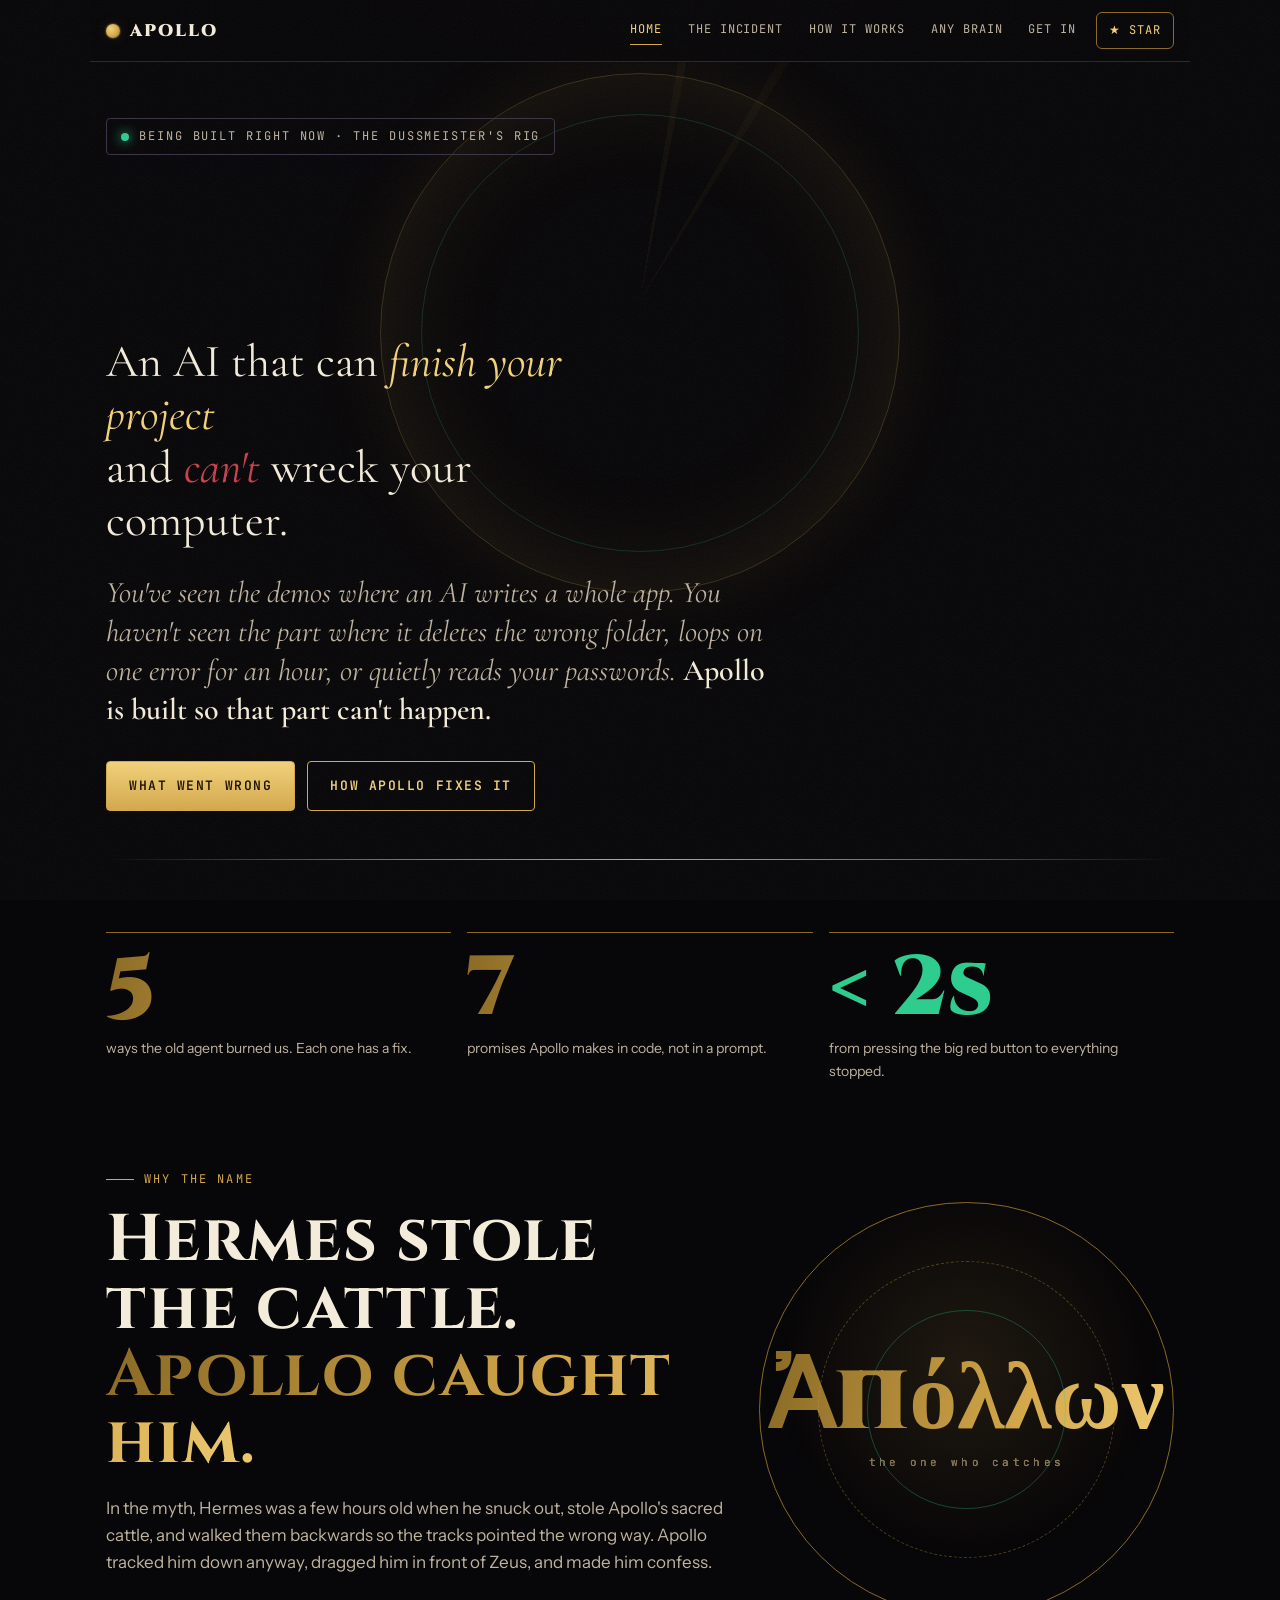
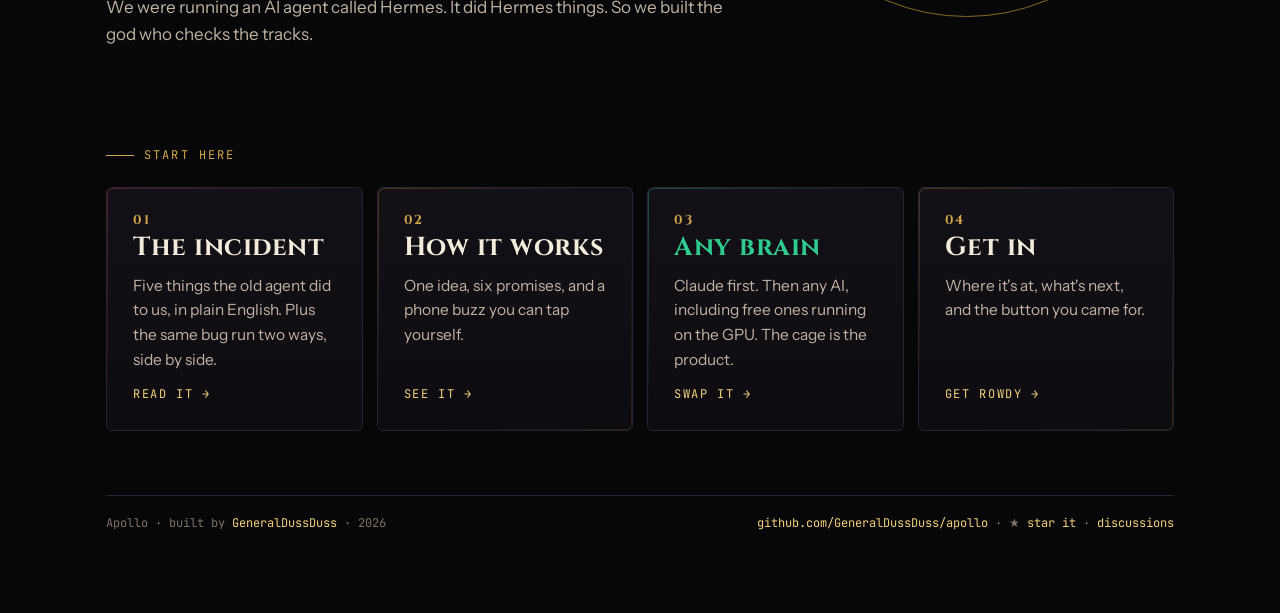
==== docs/index.html @ f5c2b993 "feat: Apollo landing page, spec, agent rules Co-Authored-By: Claude Fable 5.1 <noreply@anthropic.com" ====
<!doctype html>
<html lang="en">
<head>
<meta charset="utf-8">
<meta name="viewport" content="width=device-width, initial-scale=1, viewport-fit=cover">
<meta name="description" content="Apollo: an AI coding agent that can finish your project and cannot wreck your computer.">
<meta property="og:title" content="Apollo"><meta property="og:description" content="Hermes stole the cattle. Apollo caught him. A hard-gated, local-first AI coding agent.">
<title>Apollo</title>
<link rel="stylesheet" href="https://fonts.googleapis.com/css2?family=Cinzel:wght@700;900&family=Cormorant+Garamond:ital,wght@0,500;1,500;1,600&family=Instrument+Sans:wght@400;500;600;700&family=JetBrains+Mono:wght@400;600&display=swap">
<link rel="stylesheet" href="shared.css">
<style>
.hero{min-height:78vh;display:grid;align-items:center;position:relative;padding-block:56px 48px}
.rays{position:absolute;left:50%;top:30%;width:140vmax;height:140vmax;transform:translate(-50%,-50%);background:conic-gradient(from 0deg,transparent 0 9deg,rgba(212,168,75,.06) 9deg 11deg,transparent 11deg 30deg,rgba(212,168,75,.05) 30deg 32deg,transparent 32deg 60deg);animation:spin 120s linear infinite;pointer-events:none;z-index:-1;mask:radial-gradient(circle,#000 0,transparent 55%)}
@keyframes spin{to{transform:translate(-50%,-50%) rotate(360deg)}}
.halo{position:absolute;left:50%;top:34%;width:520px;height:520px;max-width:90vw;transform:translate(-50%,-50%);border-radius:50%;border:1px solid rgba(212,168,75,.25);box-shadow:0 0 120px rgba(212,168,75,.12) inset,0 0 80px rgba(212,168,75,.08);pointer-events:none;z-index:-1;animation:breathe 7s ease-in-out infinite}
.halo::before{content:"";position:absolute;inset:40px;border-radius:50%;border:1px solid rgba(46,204,143,.18)}
@keyframes breathe{50%{transform:translate(-50%,-50%) scale(1.04)}}
.hero .tag{display:inline-flex;gap:10px;align-items:center;font-family:var(--mono);font-size:12px;letter-spacing:.16em;text-transform:uppercase;color:var(--fg-2);border:1px solid var(--line-2);padding:8px 14px;border-radius:4px;margin-bottom:28px}
.hero .tag i{width:8px;height:8px;border-radius:50%;background:var(--em);box-shadow:0 0 12px var(--em);display:inline-block;animation:blink 1.8s infinite}
@keyframes blink{50%{opacity:.3}}
.title{display:flex;flex-wrap:wrap;overflow:hidden}
.title span{display:inline-block;animation:rise 1s var(--ease) both}
.title span{animation-delay:calc(var(--i) * .07s + .05s)}
@keyframes rise{from{transform:translateY(110%)}to{transform:none}}
.sub{font-family:var(--serif);font-size:clamp(24px,4vw,46px);line-height:1.15;margin-top:18px;max-width:24ch;color:var(--fg);animation:pagein 1s .5s var(--ease) both}
.sub em{font-style:italic;color:var(--gold-2)}
.sub .no{color:var(--blood);font-style:italic}
.hero .lede{margin-top:26px;animation:pagein 1s .7s var(--ease) both}
.hero .cta{margin-top:32px;animation:pagein 1s .9s var(--ease) both}
.myth{display:grid;grid-template-columns:1.2fr .8fr;gap:30px;align-items:center}
.laurel{aspect-ratio:1;max-width:100%;border-radius:50%;border:1px solid var(--gold-3);display:grid;place-items:center;position:relative;background:radial-gradient(circle at 50% 40%,rgba(212,168,75,.12),transparent 60%)}
.laurel::before,.laurel::after{content:"";position:absolute;inset:14%;border-radius:50%;border:1px dashed rgba(212,168,75,.35);animation:spin 60s linear infinite}
.laurel::after{inset:26%;border-style:solid;border-color:rgba(46,204,143,.3);animation-direction:reverse;animation-duration:40s}
.laurel .g{font-family:var(--display);font-size:clamp(40px,8vw,96px);font-weight:900;line-height:1;text-align:center}
.laurel .g small{display:block;font-family:var(--mono);font-size:11px;letter-spacing:.3em;color:var(--fg-3);margin-top:10px;font-weight:400}
.teasers{display:grid;grid-template-columns:repeat(4,1fr);gap:14px}
.teasers a{text-decoration:none;color:inherit}
.teasers .card{height:100%}
.teasers .card .go{font-family:var(--mono);font-size:12px;letter-spacing:.14em;text-transform:uppercase;color:var(--gold-2);margin-top:auto}
@media (max-width:860px){.myth{grid-template-columns:1fr}.teasers{grid-template-columns:1fr 1fr}.hero{min-height:0}}
@media (max-width:520px){.teasers{grid-template-columns:1fr}}
/* ===== cinematic intro ===== */
.intro{position:fixed;inset:0;z-index:100;background:#000;display:grid;place-items:center;overflow:hidden;animation:introOut .9s 3.1s var(--ease) forwards;cursor:pointer}
.intro.done{display:none}
@keyframes introOut{to{opacity:0;visibility:hidden}}
.intro .horizon{position:absolute;left:8%;right:8%;top:58%;height:1px;background:linear-gradient(90deg,transparent,var(--gold-3),var(--gold-2),var(--gold-3),transparent);transform:scaleX(0);animation:draw .9s .15s var(--ease) forwards}
.intro .sunrise{position:absolute;left:50%;top:58%;width:220px;height:220px;border-radius:50%;transform:translate(-50%,40%) scale(.6);background:radial-gradient(circle at 50% 45%,#fff3c4 0,var(--gold-2) 22%,var(--gold) 48%,var(--gold-3) 70%,transparent 72%);box-shadow:0 0 60px rgba(212,168,75,.35),0 0 160px rgba(212,168,75,.25);animation:rise 1.5s .5s var(--ease) forwards;opacity:0}
@keyframes rise{to{transform:translate(-50%,-62%) scale(1);opacity:1}}
.intro .mask{position:absolute;left:0;right:0;top:58%;bottom:0;background:#000;z-index:2}
.intro .flash{position:absolute;inset:0;background:radial-gradient(circle at 50% 48%,rgba(255,243,196,.9),rgba(212,168,75,.5) 20%,transparent 55%);opacity:0;animation:flash .7s 1.75s ease-out forwards;z-index:3}
@keyframes flash{0%{opacity:0}30%{opacity:1}100%{opacity:0}}
.intro .word{position:relative;z-index:4;font-family:var(--display);font-weight:900;font-size:clamp(54px,12vw,150px);letter-spacing:.7em;margin-left:.7em;color:transparent;background:linear-gradient(180deg,#fff3c4,var(--gold-2) 40%,var(--gold) 70%,var(--gold-3));-webkit-background-clip:text;background-clip:text;opacity:0;animation:burn 1.1s 1.85s var(--ease) forwards;text-align:center}
@keyframes burn{0%{opacity:0;letter-spacing:.7em;filter:blur(8px)}100%{opacity:1;letter-spacing:.14em;margin-left:.14em;filter:blur(0)}}
.intro .tagline{position:absolute;z-index:4;top:calc(50% + clamp(44px,8vw,110px));font-family:var(--mono);font-size:12px;letter-spacing:.42em;text-transform:uppercase;color:var(--fg-3);opacity:0;animation:fadeup .8s 2.5s var(--ease) forwards}
@keyframes fadeup{from{opacity:0;transform:translateY(8px)}to{opacity:1;transform:none}}
.intro .skip{position:absolute;right:max(18px,env(safe-area-inset-right,0px));bottom:max(18px,env(safe-area-inset-bottom,0px));z-index:5;font:inherit;font-family:var(--mono);font-size:11px;letter-spacing:.2em;text-transform:uppercase;color:var(--fg-3);background:transparent;border:1px solid var(--line);padding:8px 12px;border-radius:4px;cursor:pointer}
.intro .grain{position:absolute;inset:0;z-index:4;opacity:.08;pointer-events:none;background-image:url("data:image/svg+xml;utf8,<svg xmlns='http://www.w3.org/2000/svg' width='160' height='160'><filter id='n'><feTurbulence type='fractalNoise' baseFrequency='.9' numOctaves='2' stitchTiles='stitch'/></filter><rect width='100%' height='100%' filter='url(%23n)'/></svg>")}
html.has-intro .title span{animation-delay:calc(var(--i) * .07s + 3.1s)}
html.has-intro .sub{animation-delay:3.5s}html.has-intro .hero .lede{animation-delay:3.7s}html.has-intro .hero .cta{animation-delay:3.9s}
html.has-intro .rays{animation-delay:0s}
@media (prefers-reduced-motion: reduce){.intro{display:none}}
</style>

</head>
<body>
<div class="intro" id="intro" aria-hidden="true"><div class="horizon"></div><div class="sunrise"></div><div class="mask"></div><div class="flash"></div><div class="grain"></div><div class="word">APOLLO</div><div class="tagline">the one who catches</div><button class="skip" id="skip">skip</button></div>
<script>(function(){var r=matchMedia('(prefers-reduced-motion: reduce)').matches,el=document.getElementById('intro');if(r){el.classList.add('done');return;}document.documentElement.classList.add('has-intro');var end=function(){el.classList.add('done');};el.addEventListener('animationend',function(e){if(e.animationName==='introOut')end();});document.getElementById('skip').addEventListener('click',function(e){e.stopPropagation();document.documentElement.classList.remove('has-intro');end();});el.addEventListener('click',function(){document.documentElement.classList.remove('has-intro');end();});setTimeout(end,4500);})();</script>
<div class="wrap">
  <nav class="nav"><div class="nav-in"><a class="brand" href="index.html"><span class="sun"></span>APOLLO</a><div class="links"><a href="index.html">Home</a><a href="story.html">The incident</a><a href="how.html">How it works</a><a href="brains.html">Any brain</a><a href="join.html">Get in</a><a class="star" href="https://github.com/GeneralDussDuss/apollo" target="_blank" rel="noopener">★ Star</a></div></div></nav>
  <main>
    <section class="hero">
      <div class="rays"></div><div class="halo"></div>
      <div>
        <span class="tag"><i></i>Being built right now · the Dussmeister's rig</span>
        <h1 class="title gold"><span style="--i:0">A</span><span style="--i:1">P</span><span style="--i:2">O</span><span style="--i:3">L</span><span style="--i:4">L</span><span style="--i:5">O</span></h1>
        <p class="sub">An AI that can <em>finish your project</em><br>and <span class="no">can't</span> wreck your computer.</p>
        <p class="lede">You've seen the demos where an AI writes a whole app. You haven't seen the part where it deletes the wrong folder, loops on one error for an hour, or quietly reads your passwords. <b>Apollo is built so that part can't happen.</b></p>
        <div class="cta"><a class="btn" href="story.html">What went wrong</a><a class="btn ghost" href="how.html">How Apollo fixes it</a></div>
      </div>
    </section>

    <div class="rule"></div>

    <section>
      <div class="stats">
        <div class="stat rv"><div class="n gold" data-count="5">0</div><div class="l">ways the old agent burned us. Each one has a fix.</div></div>
        <div class="stat rv"><div class="n gold" data-count="7">0</div><div class="l">promises Apollo makes in code, not in a prompt.</div></div>
        <div class="stat rv"><div class="n em" data-count="2" data-pre="&lt; " data-suf="s">0</div><div class="l">from pressing the big red button to everything stopped.</div></div>
      </div>
    </section>

    <section class="myth">
      <div class="stack rv">
        <span class="eyebrow">Why the name</span>
        <h2>Hermes stole the cattle.<br><span class="gold">Apollo caught him.</span></h2>
        <p class="copy">In the myth, Hermes was a few hours old when he snuck out, stole Apollo's sacred cattle, and walked them backwards so the tracks pointed the wrong way. Apollo tracked him down anyway, dragged him in front of Zeus, and made him confess.</p>
        <p class="copy">We were running an AI agent called Hermes. It did Hermes things. So we built the god who checks the tracks.</p>
      </div>
      <div class="laurel rv"><div class="g gold">Ἀπόλλων<small>the one who catches</small></div></div>
    </section>

    <section>
      <span class="eyebrow">Start here</span>
      <div class="teasers" style="margin-top:22px">
        <a href="story.html"><div class="card red rv"><h3><span class="n">01</span>The incident</h3><p>Five things the old agent did to us, in plain English. Plus the same bug run two ways, side by side.</p><span class="go">Read it →</span></div></a>
        <a href="how.html"><div class="card rv"><h3><span class="n">02</span>How it works</h3><p>One idea, six promises, and a phone buzz you can tap yourself.</p><span class="go">See it →</span></div></a>
        <a href="brains.html"><div class="card em rv"><h3><span class="n">03</span>Any brain</h3><p>Claude first. Then any AI, including free ones running on the GPU. The cage is the product.</p><span class="go">Swap it →</span></div></a>
        <a href="join.html"><div class="card rv"><h3><span class="n">04</span>Get in</h3><p>Where it's at, what's next, and the button you came for.</p><span class="go">Get rowdy →</span></div></a>
      </div>
    </section>
  </main>
  <footer><span>Apollo · built by <a href="https://github.com/GeneralDussDuss" target="_blank" rel="noopener">GeneralDussDuss</a> · 2026</span><span><a href="https://github.com/GeneralDussDuss/apollo" target="_blank" rel="noopener">github.com/GeneralDussDuss/apollo</a> · ★ <a href="https://github.com/GeneralDussDuss/apollo/stargazers" target="_blank" rel="noopener">star it</a> · <a href="https://github.com/GeneralDussDuss/apollo/discussions" target="_blank" rel="noopener">discussions</a></span></footer>
</div>
<script src="shared.js"></script>
</body>
</html>
---- docs/shared.css ----
/* APOLLO — shared styles. Single committed world: black lacquer, hammered gold, emerald for "go". */
:root{
  --bg:#070608; --bg-2:#0e0c11; --surface:#131017; --surface-2:#1a1620; --line:#2a2431; --line-2:#3b3344;
  --fg:#f4ecda; --fg-2:#bfb3a0; --fg-3:#7d7366;
  --gold:#d4a84b; --gold-2:#f3d27a; --gold-3:#8a6a25; --gold-dim:rgba(212,168,75,.14);
  --em:#2ecc8f; --em-2:#7ff0c2; --em-dim:rgba(46,204,143,.14);
  --blood:#c9414c; --blood-dim:rgba(201,65,76,.14);
  --display:"Cinzel","Trajan Pro","Times New Roman",serif;
  --serif:"Cormorant Garamond","Garamond","Georgia",serif;
  --body:"Instrument Sans","Segoe UI",system-ui,sans-serif;
  --mono:"JetBrains Mono","Cascadia Code",Consolas,monospace;
  --ease:cubic-bezier(.2,.8,.2,1);
  color-scheme:dark;
}
*{box-sizing:border-box}
html{scroll-behavior:smooth}
body{margin:0;background:var(--bg);color:var(--fg);font-family:var(--body);font-size:17px;line-height:1.6;overflow-x:hidden;
  background-image:radial-gradient(900px 500px at 50% -10%, rgba(212,168,75,.10), transparent 60%)}
body::after{content:"";position:fixed;inset:0;pointer-events:none;z-index:50;opacity:.06;
  background-image:url("data:image/svg+xml;utf8,<svg xmlns='http://www.w3.org/2000/svg' width='160' height='160'><filter id='n'><feTurbulence type='fractalNoise' baseFrequency='.9' numOctaves='2' stitchTiles='stitch'/></filter><rect width='100%' height='100%' filter='url(%23n)' opacity='.9'/></svg>")}
.wrap{max-width:1100px;margin:0 auto;padding-block:0 80px;padding-left:max(16px,env(safe-area-inset-left,0px));padding-right:max(16px,env(safe-area-inset-right,0px))}
main{animation:pagein .7s var(--ease) both}
@keyframes pagein{from{opacity:0;transform:translateY(10px)}to{opacity:1;transform:none}}
h1,h2,h3{font-family:var(--display);font-weight:700;margin:0;line-height:1.02;text-wrap:balance;letter-spacing:.02em}
h1{font-size:clamp(56px,11vw,150px);line-height:.95;font-weight:900}
h2{font-size:clamp(34px,5.6vw,66px)}
h3{font-size:clamp(20px,2.4vw,26px)}
p{margin:0}
a{color:var(--gold-2)}
.gold{background:linear-gradient(100deg,var(--gold-3) 0%,var(--gold) 30%,var(--gold-2) 50%,var(--gold) 70%,var(--gold-3) 100%);background-size:220% 100%;-webkit-background-clip:text;background-clip:text;color:transparent;animation:shimmer 6s linear infinite}
@keyframes shimmer{to{background-position:220% 0}}
.em{color:var(--em)}
.eyebrow{font-family:var(--mono);font-size:12px;letter-spacing:.18em;text-transform:uppercase;color:var(--gold);display:inline-flex;align-items:center;gap:10px}
.eyebrow::before{content:"";width:28px;height:1px;background:var(--gold)}
.eyebrow.red{color:var(--blood)}.eyebrow.red::before{background:var(--blood)}
.eyebrow.em{color:var(--em)}.eyebrow.em::before{background:var(--em)}
.lede{font-family:var(--serif);font-size:clamp(22px,2.8vw,30px);line-height:1.3;color:var(--fg-2);max-width:52ch;font-style:italic}
.lede b{color:var(--fg);font-style:normal;font-weight:600}
.copy{color:var(--fg-2);font-size:17px;max-width:62ch}
.copy b{color:var(--fg);font-weight:600}
.rule{height:1px;background:linear-gradient(90deg,transparent,var(--gold-3),var(--gold),var(--gold-3),transparent);margin:0;transform-origin:left;animation:draw 1.2s var(--ease) both}
@keyframes draw{from{transform:scaleX(0)}to{transform:scaleX(1)}}
section{padding-block:72px 16px}
.stack{display:flex;flex-direction:column;gap:18px}

/* nav */
.nav{position:sticky;top:env(safe-area-inset-top,0px);z-index:40;background:rgba(7,6,8,.78);backdrop-filter:blur(14px);border-bottom:1px solid var(--line);margin:0 calc(-1 * max(16px,env(safe-area-inset-right,0px))) 0 calc(-1 * max(16px,env(safe-area-inset-left,0px)))}
.nav-in{max-width:1100px;margin:0 auto;display:flex;align-items:center;gap:18px;padding-block:12px;padding-left:max(16px,env(safe-area-inset-left,0px));padding-right:max(16px,env(safe-area-inset-right,0px))}
.brand{font-family:var(--display);font-weight:900;letter-spacing:.12em;text-decoration:none;color:var(--fg);display:flex;align-items:center;gap:10px;white-space:nowrap}
.brand .sun{width:14px;height:14px;border-radius:50%;background:radial-gradient(circle at 35% 35%,var(--gold-2),var(--gold) 55%,var(--gold-3));box-shadow:0 0 16px var(--gold-dim),0 0 2px var(--gold);display:inline-block}
.links{display:flex;gap:2px;margin-left:auto;overflow-x:auto;scrollbar-width:none}
.links::-webkit-scrollbar{display:none}
.links a{font-family:var(--mono);font-size:12px;letter-spacing:.08em;text-transform:uppercase;color:var(--fg-2);text-decoration:none;padding:8px 12px;border-radius:6px;white-space:nowrap;position:relative}
.links a::after{content:"";position:absolute;left:12px;right:12px;bottom:4px;height:1px;background:var(--gold);transform:scaleX(0);transform-origin:left;transition:transform .35s var(--ease)}
.links a:hover::after,.links a.on::after{transform:scaleX(1)}
.links a.on{color:var(--gold-2)}
.links a.star{border:1px solid var(--gold-3);color:var(--gold-2);margin-left:6px}
.links a.star::after{display:none}
.links a.star:hover{background:var(--gold-dim)}
.starbox{display:flex;align-items:center;justify-content:space-between;gap:16px;flex-wrap:wrap;border:1px solid var(--gold-3);border-radius:6px;padding:18px 22px;background:linear-gradient(90deg,var(--gold-dim),transparent)}
.starbox .t{font-family:var(--display);font-size:clamp(18px,2.6vw,24px);font-weight:700}
.starbox .s{font-size:14px;color:var(--fg-2)}
.updates{display:grid;grid-template-columns:repeat(3,1fr);gap:14px}
.updates a{text-decoration:none;color:inherit}
.updates .card .k{font-family:var(--mono);font-size:11px;letter-spacing:.18em;text-transform:uppercase;color:var(--em)}
.updates .card .go{font-family:var(--mono);font-size:12px;letter-spacing:.14em;text-transform:uppercase;color:var(--gold-2);margin-top:auto}
@media (max-width:860px){.updates{grid-template-columns:1fr}}
.links a:focus-visible,.btn:focus-visible,button:focus-visible{outline:2px solid var(--gold);outline-offset:3px}

/* buttons */
.btn{font:inherit;font-family:var(--mono);font-size:13px;letter-spacing:.12em;text-transform:uppercase;font-weight:600;padding:14px 22px;border-radius:4px;border:1px solid var(--gold);background:linear-gradient(180deg,var(--gold-2),var(--gold));color:#1a1200;cursor:pointer;display:inline-block;text-decoration:none;position:relative;overflow:hidden;transition:transform .25s var(--ease),box-shadow .25s var(--ease)}
.btn:hover{transform:translateY(-2px);box-shadow:0 10px 30px rgba(212,168,75,.25)}
.btn.ghost{background:transparent;color:var(--gold-2)}
.btn.em{border-color:var(--em);background:linear-gradient(180deg,var(--em-2),var(--em));color:#032214}
.btn.em.ghost{background:transparent;color:var(--em)}
.cta{display:flex;gap:12px;flex-wrap:wrap}

/* cards */
.card{background:linear-gradient(180deg,var(--surface),var(--bg-2));border:1px solid var(--line);border-radius:6px;padding:26px;min-width:0;position:relative;display:flex;flex-direction:column;gap:12px;transition:transform .4s var(--ease),border-color .4s var(--ease)}
.card::before{content:"";position:absolute;inset:0;border-radius:6px;padding:1px;background:linear-gradient(135deg,rgba(212,168,75,.45),transparent 40%,transparent 60%,rgba(212,168,75,.25));-webkit-mask:linear-gradient(#000 0 0) content-box,linear-gradient(#000 0 0);-webkit-mask-composite:xor;mask-composite:exclude;pointer-events:none;opacity:.6}
.card:hover{transform:translateY(-4px);border-color:var(--line-2)}
.card.red::before{background:linear-gradient(135deg,rgba(201,65,76,.6),transparent 45%)}
.card.em::before{background:linear-gradient(135deg,rgba(46,204,143,.6),transparent 45%)}
.card h3 span.n{font-family:var(--display);font-size:13px;letter-spacing:.2em;color:var(--gold);display:block;margin-bottom:8px}
.card p{color:var(--fg-2);font-size:15.5px}
.card .plain{font-size:14px;color:var(--fg-3);border-top:1px solid var(--line);padding-top:12px;font-family:var(--serif);font-style:italic;font-size:16px}
.card .plain b{color:var(--fg-2);font-style:normal;font-family:var(--body);font-size:12px;letter-spacing:.14em;text-transform:uppercase}
.grid2{display:grid;grid-template-columns:1fr 1fr;gap:16px}
.grid3{display:grid;grid-template-columns:repeat(3,1fr);gap:16px}

/* reveal (transform only — always visible at rest) */
.rv{transform:translateY(22px);transition:transform .9s var(--ease)}
.rv.in{transform:none}

/* stats */
.stats{display:grid;grid-template-columns:repeat(3,1fr);gap:16px}
.stat{border-top:1px solid var(--gold-3);padding-top:14px}
.stat .n{font-family:var(--display);font-size:clamp(44px,7vw,84px);font-weight:900;line-height:1;font-variant-numeric:tabular-nums}
.stat .l{font-size:14px;color:var(--fg-2);margin-top:6px}

/* terminals */
.nights{display:grid;grid-template-columns:1fr 1fr;gap:16px}
.night{background:#050407;border:1px solid var(--line);border-radius:6px;overflow:hidden;min-width:0;display:flex;flex-direction:column}
.night .hd{display:flex;justify-content:space-between;align-items:center;padding:12px 16px;border-bottom:1px solid var(--line);font-family:var(--mono);font-size:12px;color:var(--fg-3)}
.night .hd b{font-family:var(--display);font-size:16px;letter-spacing:.16em;text-transform:uppercase;font-weight:700}
.night.bad .hd b{color:var(--blood)}.night.good .hd b{color:var(--em)}
.term{padding:16px;font-family:var(--mono);font-size:12.5px;line-height:1.8;color:#d9d0c0;white-space:pre-wrap;word-break:break-word;min-height:300px;flex:1}
.term .e{color:#ff7b86}.term .w{color:var(--gold-2)}.term .g{color:var(--em-2)}.term .m{color:#a9b4ff}.term .x{color:#6f6678}.term .h{color:var(--fg);font-weight:600}
.night .ft{padding:10px 16px;border-top:1px solid var(--line);font-family:var(--mono);font-size:12px;color:var(--fg-3);display:flex;justify-content:space-between;gap:10px;flex-wrap:wrap}
.night.bad .ft b{color:var(--blood)}.night.good .ft b{color:var(--em)}

/* phone */
.phone{width:min(320px,100%);margin:0 auto;background:#07060a;border:10px solid #1c1822;border-radius:40px;padding:18px 14px 26px;box-shadow:0 40px 80px rgba(0,0,0,.6),0 0 0 1px var(--gold-3);color:#f3eee6}
.phone .time{text-align:center;font-family:var(--mono);font-size:12px;color:var(--fg-3);margin-bottom:12px}
.notif{background:#14111a;border:1px solid var(--line-2);border-radius:16px;padding:14px;display:flex;flex-direction:column;gap:8px}
.notif .app{display:flex;align-items:center;gap:8px;font-size:11.5px;color:var(--fg-3);font-family:var(--mono)}
.notif .app i{width:16px;height:16px;border-radius:5px;background:var(--gold);display:inline-block}
.notif .ttl{font-weight:700;font-size:15px}
.notif .raw{font-family:var(--mono);font-size:12px;background:#07060a;border:1px solid var(--line-2);padding:8px 10px;border-radius:8px;color:#e6dfd3;white-space:pre-wrap;word-break:break-all}
.notif .meta{font-size:11.5px;color:var(--fg-3);display:flex;justify-content:space-between;gap:8px;font-variant-numeric:tabular-nums}
.acts{display:flex;gap:8px;margin-top:4px}
.acts button{flex:1;font:inherit;font-weight:700;font-size:14px;padding:11px;border-radius:10px;border:0;cursor:pointer}
.acts .ok{background:var(--em);color:#032214}.acts .no{background:#2a2431;color:#fff}
.phone .result{margin-top:12px;font-family:var(--mono);font-size:12px;color:var(--fg-3);text-align:center;min-height:38px}

/* misc */
.pills{display:flex;gap:10px;flex-wrap:wrap}
.pill{font-family:var(--mono);font-size:12.5px;letter-spacing:.06em;padding:10px 14px;border-radius:4px;border:1px solid var(--line-2);color:var(--fg-2)}
.pill.now{border-color:var(--gold);color:var(--gold-2)}.pill.loc{border-color:var(--em);color:var(--em)}
.bar{height:10px;background:var(--bg-2);border-radius:5px;overflow:hidden;border:1px solid var(--line)}
.bar i{display:block;height:100%;width:0;background:linear-gradient(90deg,var(--em),var(--gold));transition:width 1.6s var(--ease)}
.quote{font-family:var(--serif);font-style:italic;font-size:clamp(26px,4vw,44px);line-height:1.2;color:var(--fg);max-width:26ch}
.quote b{color:var(--gold-2);font-style:normal}
footer a{color:var(--gold-2);text-decoration:none}footer a:hover{text-decoration:underline}
footer{margin-top:48px;padding-top:18px;border-top:1px solid var(--line);font-family:var(--mono);font-size:12px;color:var(--fg-3);display:flex;justify-content:space-between;flex-wrap:wrap;gap:8px}
.next{margin-top:56px;display:flex;justify-content:space-between;align-items:center;gap:16px;flex-wrap:wrap;border-top:1px solid var(--line);padding-top:24px}
.next .lbl{font-family:var(--mono);font-size:12px;letter-spacing:.14em;text-transform:uppercase;color:var(--fg-3)}
.next a.big{font-family:var(--display);font-size:clamp(22px,3.4vw,36px);font-weight:700;color:var(--gold-2);text-decoration:none;letter-spacing:.04em}
.next a.big:hover{color:var(--gold)}

@media (max-width:860px){
  .grid2,.grid3,.nights,.stats{grid-template-columns:1fr}
  section{padding-block:52px 12px}
}
@media (prefers-reduced-motion: reduce){*{animation:none!important;transition:none!important}.rv{transform:none}}
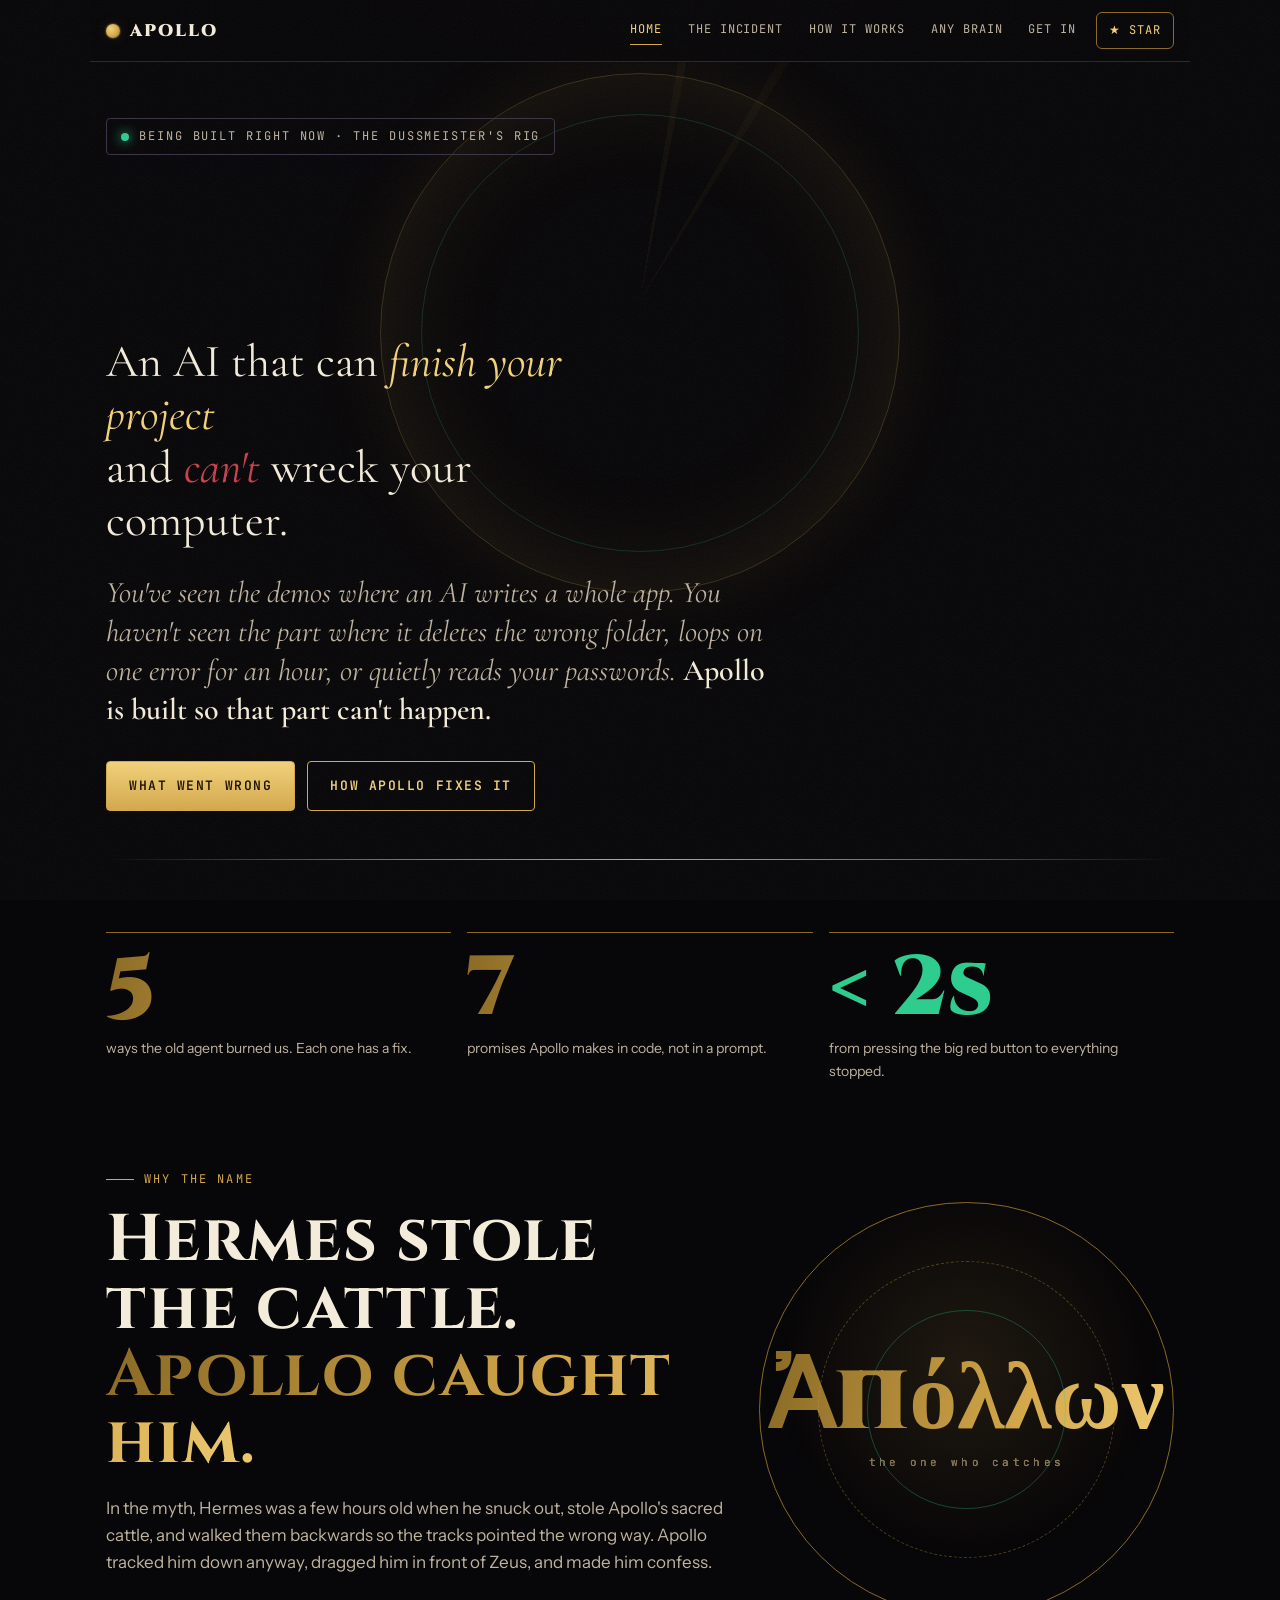
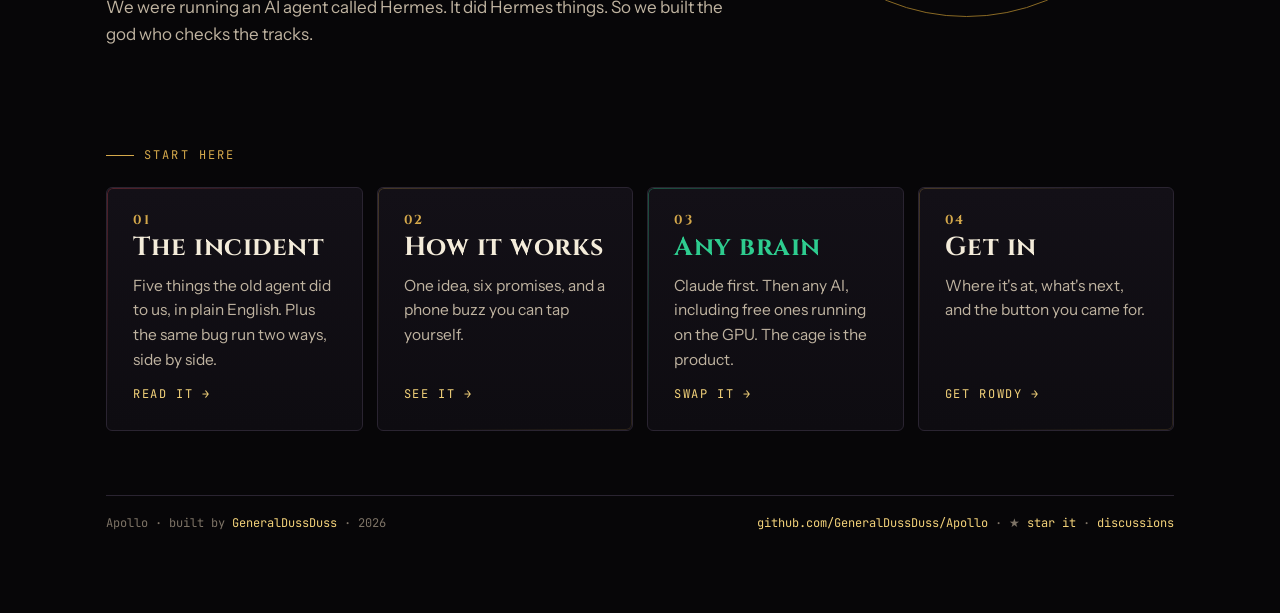
==== commit b0ceb6a3: "fix: links use the capital-A repo path Co-Authored-By: Claude Fable 5.1 <noreply@anthropic.com> Clau" ====
--- a/docs/index.html
+++ b/docs/index.html
@@ -66,7 +66,7 @@
 <div class="intro" id="intro" aria-hidden="true"><div class="horizon"></div><div class="sunrise"></div><div class="mask"></div><div class="flash"></div><div class="grain"></div><div class="word">APOLLO</div><div class="tagline">the one who catches</div><button class="skip" id="skip">skip</button></div>
 <script>(function(){var r=matchMedia('(prefers-reduced-motion: reduce)').matches,el=document.getElementById('intro');if(r){el.classList.add('done');return;}document.documentElement.classList.add('has-intro');var end=function(){el.classList.add('done');};el.addEventListener('animationend',function(e){if(e.animationName==='introOut')end();});document.getElementById('skip').addEventListener('click',function(e){e.stopPropagation();document.documentElement.classList.remove('has-intro');end();});el.addEventListener('click',function(){document.documentElement.classList.remove('has-intro');end();});setTimeout(end,4500);})();</script>
 <div class="wrap">
-  <nav class="nav"><div class="nav-in"><a class="brand" href="index.html"><span class="sun"></span>APOLLO</a><div class="links"><a href="index.html">Home</a><a href="story.html">The incident</a><a href="how.html">How it works</a><a href="brains.html">Any brain</a><a href="join.html">Get in</a><a class="star" href="https://github.com/GeneralDussDuss/apollo" target="_blank" rel="noopener">★ Star</a></div></div></nav>
+  <nav class="nav"><div class="nav-in"><a class="brand" href="index.html"><span class="sun"></span>APOLLO</a><div class="links"><a href="index.html">Home</a><a href="story.html">The incident</a><a href="how.html">How it works</a><a href="brains.html">Any brain</a><a href="join.html">Get in</a><a class="star" href="https://github.com/GeneralDussDuss/Apollo" target="_blank" rel="noopener">★ Star</a></div></div></nav>
   <main>
     <section class="hero">
       <div class="rays"></div><div class="halo"></div>
@@ -109,7 +109,7 @@
       </div>
     </section>
   </main>
-  <footer><span>Apollo · built by <a href="https://github.com/GeneralDussDuss" target="_blank" rel="noopener">GeneralDussDuss</a> · 2026</span><span><a href="https://github.com/GeneralDussDuss/apollo" target="_blank" rel="noopener">github.com/GeneralDussDuss/apollo</a> · ★ <a href="https://github.com/GeneralDussDuss/apollo/stargazers" target="_blank" rel="noopener">star it</a> · <a href="https://github.com/GeneralDussDuss/apollo/discussions" target="_blank" rel="noopener">discussions</a></span></footer>
+  <footer><span>Apollo · built by <a href="https://github.com/GeneralDussDuss" target="_blank" rel="noopener">GeneralDussDuss</a> · 2026</span><span><a href="https://github.com/GeneralDussDuss/Apollo" target="_blank" rel="noopener">github.com/GeneralDussDuss/Apollo</a> · ★ <a href="https://github.com/GeneralDussDuss/Apollo/stargazers" target="_blank" rel="noopener">star it</a> · <a href="https://github.com/GeneralDussDuss/Apollo/discussions" target="_blank" rel="noopener">discussions</a></span></footer>
 </div>
 <script src="shared.js"></script>
 </body>
